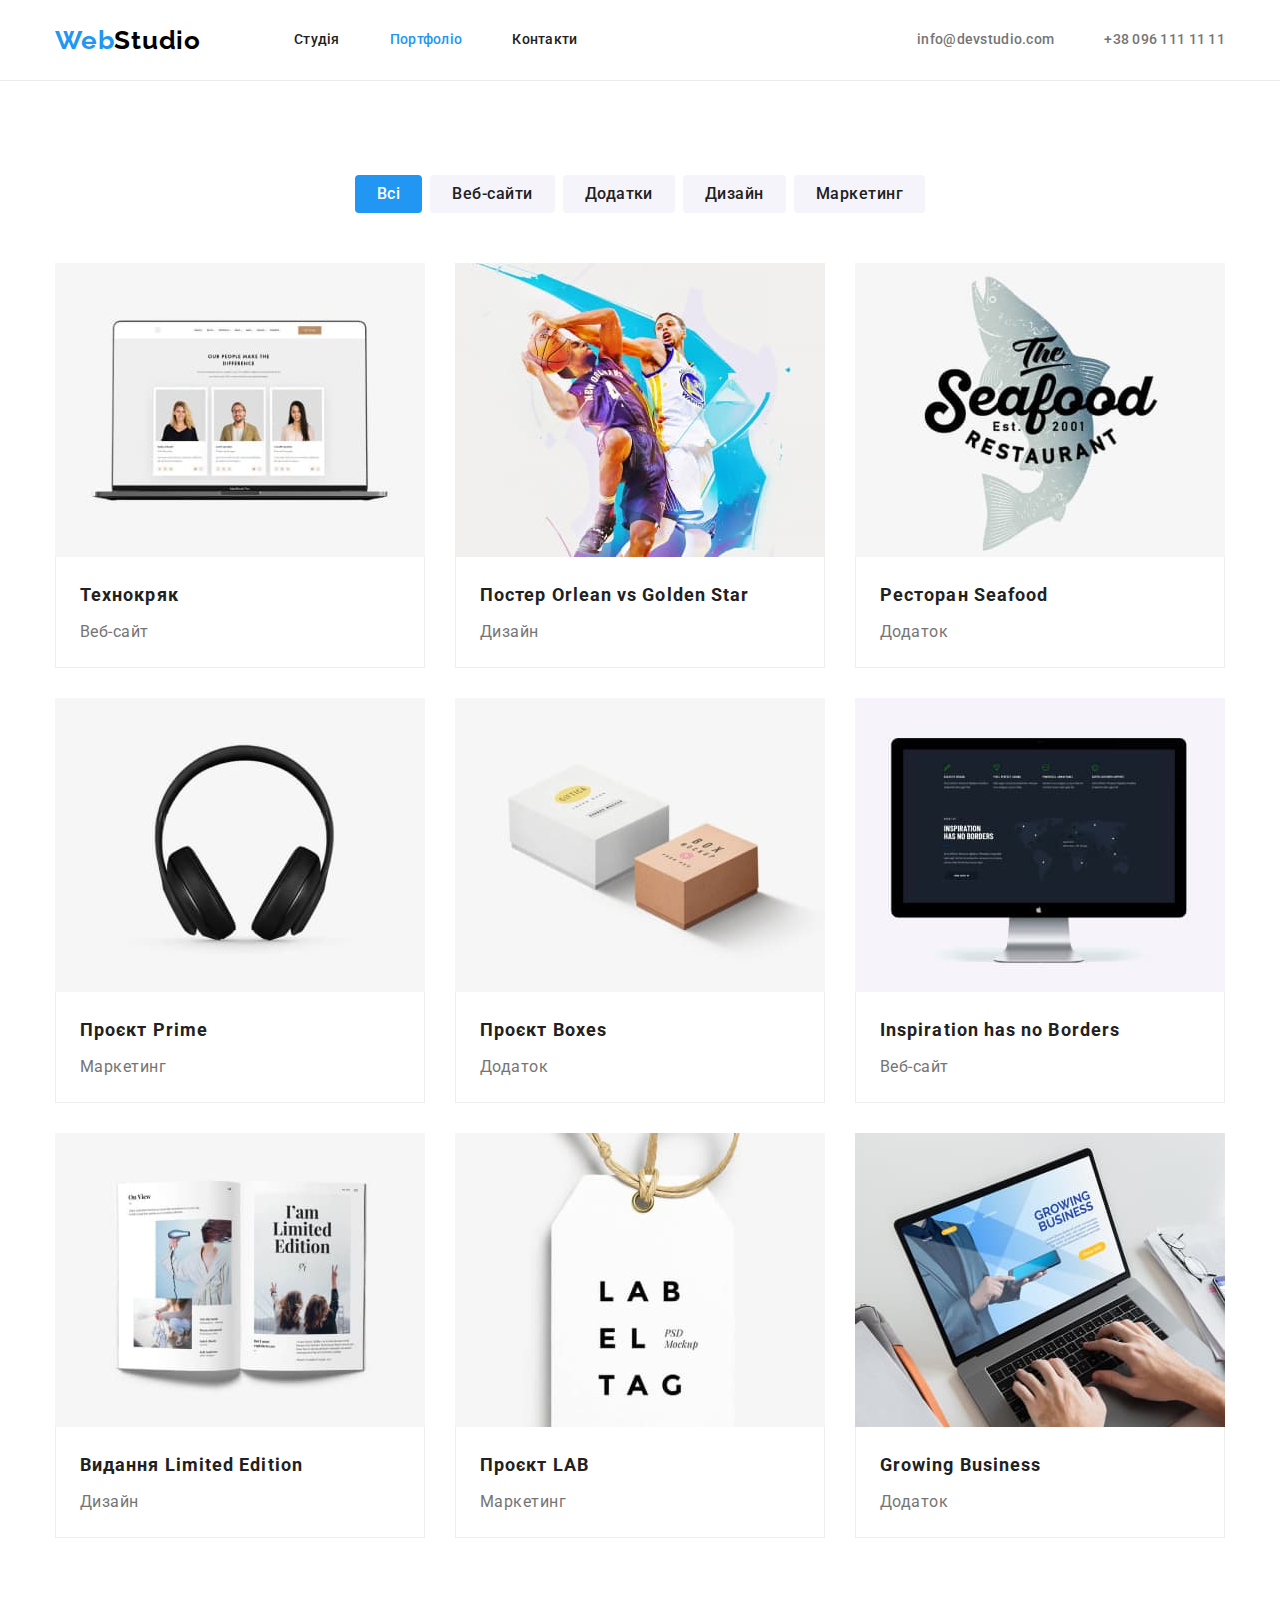
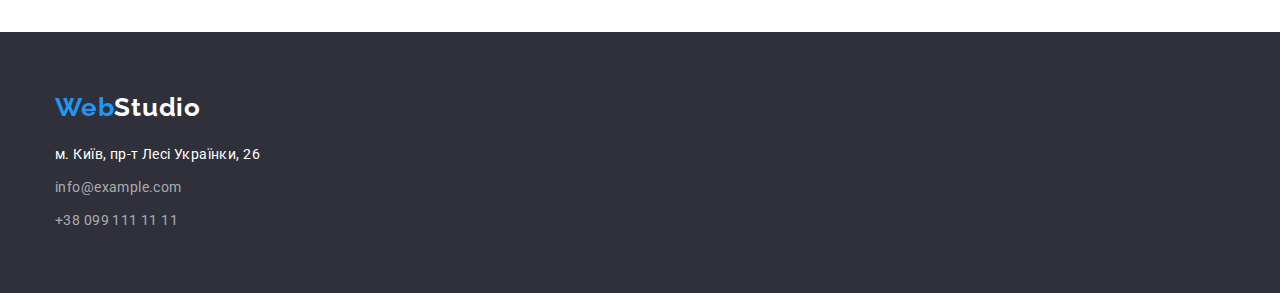
==== portfolio.html @ 1c1f78da "HW4-studo-icons-before-hover" ====
<!DOCTYPE html>
<html lang="uk">
  <head>
    <meta charset="UTF-8" />
    <meta http-equiv="X-UA-Compatible" content="IE=edge" />
    <meta name="viewport" content="width=device-width, initial-scale=1.0" />
    <title>Document</title>
    <link
      href="https://fonts.googleapis.com/css2?family=Raleway:wght@700&family=Roboto:wght@400;500;700;900&display=swap"
      rel="stylesheet"
    />
    <link
      rel="stylesheet"
      href="https://cdnjs.cloudflare.com/ajax/libs/modern-normalize/1.1.0/modern-normalize.min.css"
    />
    <link rel="stylesheet" href="./css/styles.css" />
  </head>
  <body>
    <!--Head of page-->
    <header>
      <div class="container">
        <div class="navigation">
          <nav class="page-nav">
            <a class="logo link" lang="en" href="">
              Web<span class="logo-up">Studio</span></a
            >
            <ul class="site-nav list">
              <li class="item">
                <a class="link" href="./index.html">Студія</a>
              </li>
              <li class="item">
                <a class="link current" href="">Портфоліо</a>
              </li>
              <li class="item"><a class="link" href="">Контакти</a></li>
            </ul>
          </nav>
          <ul class="auth-nav list">
            <li class="item">
              <a class="link" href="mailto:info@devstudio.com"
                >info@devstudio.com</a
              >
            </li>
            <li class="item">
              <a class="link" href="tel:+380961111111">+38 096 111 11 11</a>
            </li>
          </ul>
        </div>
      </div>
    </header>
    <main>
      <section class="section-projects">
        <div class="container">
          <!-- Project examples  -->
          <h1 class="section-projects-title visually-hidden">
            Project examples
          </h1>
          <!--h1 to hide-->
          <!-- Filter -->
          <ul class="section-projects-list list">
            <li class="item">
              <button class="button-projects current-button" type="button">
                Всі
              </button>
            </li>
            <li class="item">
              <button class="button-projects" type="button">Веб-сайти</button>
            </li>
            <li class="item">
              <button class="button-projects" type="button">Додатки</button>
            </li>
            <li class="item">
              <button class="button-projects" type="button">Дизайн</button>
            </li>
            <li class="item">
              <button class="button-projects" type="button">Маркетинг</button>
            </li>
          </ul>

          <!-- Examples  -->
          <ul class="projects list">
            <li class="item">
              <img
                src="./images/technjkryak.jpg"
                alt="технокряк"
                width="370"
                height="294"
              />
              <div class="project-samples">
                <h2 class="project-name">Технокряк</h2>
                <p class="project-type">Веб-сайт</p>
              </div>
            </li>
            <li class="item">
              <img
                src="./images/orlean.jpg"
                alt="орлеан"
                width="370"
                height="294"
              />
              <div class="project-samples">
                <h2 class="project-name">
                  Постер <span lang="en">Orlean vs Golden Star</span>
                </h2>
                <p class="project-type">Дизайн</p>
              </div>
            </li>
            <li class="item">
              <img
                src="./images/seafood.jpg"
                alt="морепродукты"
                width="370"
                height="294"
              />
              <div class="project-samples">
                <h2 class="project-name">
                  Ресторан<span lang="en"> Seafood</span>
                </h2>
                <p class="project-type">Додаток</p>
              </div>
            </li>
            <li class="item">
              <img
                src="./images/prime.jpg"
                alt="прайм"
                width="370"
                height="294"
              />
              <div class="project-samples">
                <h2 class="project-name">
                  Проєкт<span lang="en"> Prime</span>
                </h2>
                <p class="project-type">Маркетинг</p>
              </div>
            </li>
            <li class="item">
              <img
                src="./images/boxes.jpg"
                alt="коробки"
                width="370"
                height="294"
              />
              <div class="project-samples">
                <h2 class="project-name">
                  Проєкт<span lang="en"> Boxes</span>
                </h2>
                <p class="project-type">Додаток</p>
              </div>
            </li>
            <li class="item">
              <img
                src="./images/inspiration.jpg"
                alt="вдохновение"
                width="370"
                height="294"
              />
              <div class="project-samples">
                <h2 class="project-name" lang="en">
                  Inspiration has no Borders
                </h2>
                <p class="project-type">Веб-сайт</p>
              </div>
            </li>
            <li class="item">
              <img
                src="./images/edition.jpg"
                alt="издание"
                width="370"
                height="294"
              />
              <div class="project-samples">
                <h2 class="project-name">
                  Видання<span lang="en"> Limited Edition</span>
                </h2>
                <p class="project-type">Дизайн</p>
              </div>
            </li>
            <li class="item">
              <img
                src="./images/lab.jpg"
                alt="лаборатория"
                width="370"
                height="294"
              />
              <div class="project-samples">
                <h2 class="project-name">Проєкт<span lang="en"> LAB</span></h2>
                <p class="project-type">Маркетинг</p>
              </div>
            </li>
            <li class="item">
              <img
                src="./images/growing.jpg"
                alt="рост бизнеса"
                width="370"
                height="294"
              />
              <div class="project-samples">
                <h2 class="project-name" lang="en">Growing Business</h2>
                <p class="project-type">Додаток</p>
              </div>
            </li>
          </ul>
        </div>
      </section>
    </main>
    <footer class="contacts">
      <div class="container">
        <div class="logo-bottom">
          <a class="logo link" lang="en" href=""
            >Web<span class="logo-end">Studio</span></a
          >
        </div>
        <!--Contacts-->
        <address class="adress">
          <ul class="contacts-list list">
            <li class="map">
              <a
                class="link"
                href="https://goo.gl/maps/4PBvdfhSK9omXk1a7"
                target="_blank"
                rel="noopener noreferrer nofollow"
                >м. Київ, пр-т Лесі Українки, 26</a
              >
            </li>
            <li class="mail">
              <a class="link" href="mailto:info@example.com"
                >info@example.com</a
              >
            </li>
            <li class="tel">
              <a class="link" href="tel:+380991111111">+38 099 111 11 11</a>
            </li>
          </ul>
        </address>
      </div>
    </footer>
  </body>
</html>
---- css/styles.css ----
/* back-ground color main #FFFFFF
/* back-ground color secondary #2F303A  */
/* text color main #757575 */
/* text color hero #FFFFFF */
/* text color headers #212121 */
/* text color logo #000000 */
/* text color accent #2196F3 */
/* back-ground color secondary (and buttons) #F5F4FA */


:root {
  --text-color-main: #757575;
  --text-color-accent: #2196f3;
  --text-color-headers: #212121;
  --back-ground-color-main: #ffffff;
  --back-ground-color-secondary: #2f303a;
  --back-ground-color-third: #f5f4fa;
  --text-color-logo: #000000;
}

body {
  color: var(--text-color-main);
  background-color: var(--back-ground-color-main);
  font-family: Roboto, sans-serif;
  }

/* Exeptions */
.link {
  text-decoration: none;
}
.list {
  padding: 0;
  margin: 0;
  list-style: none;
}
.visually-hidden {
  position: absolute;
  white-space: nowrap;
  width: 1px;
  height: 1px;
  overflow: hidden;
  border: 0;
  padding: 0;
  clip: rect(0 0 0 0);
  clip-path: inset(50%);
  margin: -1px;
}

h1,
h2,
h3,
ul,
p {
  margin: 0;
  padding: 0;
}

img {
  display: block;
  max-width: 100%;
  height: auto;
}

/* Site navigation  */

.container {
  width: 1200px;
  padding-left: 15px;
  padding-right: 15px;
  margin: 0 auto;
  align-items: center;
  /* outline: 2px solid red; */
}

header {
border-bottom: 1px solid #ECECEC;
}

.logo {
  margin-right: 93px;
  padding-top: 24px;
  padding-bottom: 24px;

  color: var(--text-color-accent);
  font-family: Raleway, sans-serif;
  font-weight: 700;
  font-size: 26px;
  line-height: 1.19;
  letter-spacing: 0.03em; 
}

.logo-end {
  color: var(--back-ground-color-main)
}

.page-nav .logo-up {
  color: var(--text-color-logo)
}

.page-nav {
display: flex;
align-items: center;
}

.site-nav .link:hover,
.site-nav .link:focus,
.auth-nav .link:hover,
.auth-nav .link:focus
{color: var(--text-color-accent)}

.site-nav,
.auth-nav {
  display: flex;
  align-items: center;

  font-weight: 500;
  line-height: 1.14;
  letter-spacing: 0.02em;
  font-size: 14px;
}

.site-nav .link {
  display: block;
  padding-top: 32px;
  padding-bottom: 32px;

  color: var(--text-color-headers);
}

.site-nav .link.current {
  color: var(--text-color-accent);
}

.site-nav .item:not(:last-child) {
margin-right: 50px;
}

.auth-nav {
  margin-left: auto;
}

.auth-nav .link {
  display: block;
  padding-top: 32px;
  padding-bottom: 32px;

  color: var(--text-color-main);
}

.auth-nav .item + .item {
  margin-left: 50px;
}

.navigation {
  display: flex;
}

.icon-envelope,
.icon-tel {
  margin-right: 10px;
  fill: currentColor;
}

.icon-envelope:hover,
.icon-tel:hover {
  fill: var(--text-color-accent);
}


.item .link {
  display: flex;
  align-items: center;
}

/* .auth-nav .link {
  display: flex;
  align-items: center;
}

.auth-nav .link::before {
  display: block;
  content: "";
  width: 16px;
  height: 12px;
  background-image: url(../images/svg_Iconmoom/envelope.svg);
  margin-right: 10px;
} */


/* Hero  */
.section-hero {
  max-width: 1600px;
  height: 600px;
  margin-left: auto;
  margin-right: auto;
  background-image: linear-gradient(to right, rgba(47, 48, 58, 0.4), rgba(47, 48, 58, 0.4)),
  url(../images/background.jpg);
  background-color: #C4C4C4;
  background-size: contain;
  background-repeat: no-repeat;
  background-position: center;


  padding-top: 200px;
  padding-bottom: 200px;

  text-align: center;
  /* background-color: var(--back-ground-color-secondary); */

  /* outline: 2px solid red; */
}

.hero-title {
  margin-bottom: 30px;
  margin-left: auto;
  margin-right: auto;
  width: 696px;

  /* outline: 2px solid red; */
    
  font-weight: 900;
  font-size: 44px;
  line-height: 1.36;
  letter-spacing: 0.06em;
  text-transform: uppercase;
  color: var(--back-ground-color-main);
}

.button {
  display: inline-block;
  min-width: 216px;
  border-radius: 4px;
  padding: 10px 32px;
  text-align: center;
  margin-right: auto;
  margin-left: auto;
  border: none;

  font-family: inherit;
  font-weight: 700;
  line-height: 1.88;
  letter-spacing: 0.06em;
  color: var(--back-ground-color-main);
  background-color: var(--text-color-accent);
  font-size: 16px;
}

.button:hover {
  background-color: #188ce8;
}


/* Principles  */

.section-principles {
  padding-top: 94px;
  padding-bottom: 94px;
}

.principles {
  display: flex;
  justify-content: space-between;
  padding: 0;
}

.principles .items {
  width: calc((100% - 3 * 30px)/4);
  /* background-color: blue; */
  }

  .principles .items:not(:last-child) {
  margin-right: 30px;
  }

.principles-list-title {
  margin: 0px 0px 10px 0px;

  font-size: 14px;
  font-weight: 700;
  line-height: 1.14;
  letter-spacing: 0.03em;
  text-transform: uppercase;
  color: var(--text-color-headers);
}

.principles-list {
  margin: 0;

  line-height: 1.71;
  letter-spacing: 0.03em;
  color: var(--text-color-main);
  font-size: 14px;
}

.prin-first::before,
.prin-second::before,
.prin-third::before,
.prin-fourth::before {
  content: "";
  width: 270px;
  height: 120px;
  background-color: var(--back-ground-color-third);
  display: block;
  border-radius: 4px;
  background-repeat: no-repeat;
  background-position: center;
  /* padding: 25px 102.34px; */
  margin-bottom: 30px;
}

.prin-first::before {
    background-image: url(../images/prin-first.svg);
}
.prin-second::before {
    background-image: url(../images/prin-second.svg);
}
.prin-third::before {
    background-image: url(../images/prin-third.svg);
}
.prin-fourth::before {
    background-image: url(../images/astronaut.svg);
}

/* Activity and comand  */

/* Activity  */
.section-activity {
padding-bottom: 94px;

  /* background-color: yellow; */
}

.section-title {
  margin-bottom: 50px;

/* outline: 2px solid red; */

  font-weight: 700;
  font-size: 36px;
  line-height: 1.17;
  text-align: center;
  letter-spacing: 0.03em;
  color: var(--text-color-headers);
}

.activity-list {
  display: flex;
  justify-content: space-between;
}

.activity-list .items {
  width: calc((100% - 2 * 30px)/3);
}

.activity-list .items:not(:last-child) {
  margin-right: 30px;
}


/* Comand  */

.section-comand {
  padding: 94px 94px;
  background-color: var(--back-ground-color-third);
}

.designers {
  padding-top: 30px;
  margin-bottom: 16px;
}

.comand {
  display: flex;
  text-align: center;
}

.comand-item {
  width: calc((100% - 3 * 30px)/4);

  background-color: var(--back-ground-color-main);
}

.comand-item:not(:last-child) {
  margin-right: 30px;
}

.section-comand-list {
  margin-bottom: 10px;

  font-weight: 500;
  line-height: 1.19;
  letter-spacing: 0.03em;
  color: var(--text-color-headers);
  font-size: 16px;
}

.comand-position {
  line-height: 1.19;
  letter-spacing: 0.03em;
  font-size: 16px;
}

.pictograms {
  display: flex;
  align-items: center;
  justify-content: center;
  text-align: center;
  width: 206px;
  margin-right: auto;
  margin-left: auto;
  padding-bottom: 30px;
}

.pictogram-item {
  display: flex;
  width: calc((100% - 10px * 3)/4);
  height: 44px;
  align-items: center;
  justify-content: center;
}

.pictogram-item:not(:last-child) {
  margin-right: 10px;

}

.pict-link {
  display: block;
  align-items: center;
  text-align: center;
}

.pict {
  align-items: center;
  width: 20px;
  height: 20px;
}

  /* Clients  */
  .section-clients {
    padding: 94px 0;
  }

  .clients-list {
    display: flex;
   }

  .clients-list .item {
width: calc((100% - 30px * 5) / 6);
border: 1px solid #AFB1B8;
border-radius: 4px;
  }

  .clients-list .item + .item {
    margin-left: 30px;
  }

.client-link {
  display: flex;
  justify-content: center;
  align-items: center;
  width: 170px;
  height: 92px;
  }

  .icon-link {
    width: 106px;
    height: 60px;
  }



/* Footer  */

.logo-bottom {
  margin-right: auto;
  margin-bottom: 20px;
  margin-left: 0;
}

.logo-bottom .logo {
  padding: 0;
  margin-right: 0;
}

.contacts {
  padding-top: 60px;
  padding-bottom: 60px;

  background-color: var(--back-ground-color-secondary);
}

.adress {
  font-style: normal;
  font-size: 14px;
}

.contacts-list {
  padding: 0;

  line-height: 1.71;
  letter-spacing: 0.03em;
}

.contacts-list .link {
  color: rgba(255, 255, 255, 0.6);
}

.contacts-list .map {
  margin-bottom: 9px;
}

.contacts-list .map .link {
  color: var(--back-ground-color-main);
}

.contacts-list .mail {
  margin-bottom: 9px;
}

.map .link:hover,
.map .link:focus,
.mail .link:hover,
.mail .link:focus,
.tel .link:hover,
.tel .link:focus
{
  color: var(--text-color-accent);
}

.container-for-contacts {
  width: 1200px;
  padding-left: 15px;
  padding-right: 15px;
  margin-right: auto;
  margin-left: auto;
}




/* PORTFOLIO CSS  */

/* Filter style  */

.section-projects {
  padding: 94px 0px;
}

.section-projects-list {
  display: flex;
  justify-content: center;
  margin-left: auto;
  margin-right: auto;
  margin-bottom: 50px;
}

.section-projects-list .item:not(:last-child) {
  margin-right: 8px;
}

.section-projects-list .current-button {
  background-color: var(--text-color-accent);
  color: var(--back-ground-color-main);
}

.button-projects {
  padding: 6px 22px;

  font-size: inherit;
  font-family: inherit;
  font-weight: 500;
  line-height: 1.62;
  text-align: center;
  letter-spacing: 0.03em;
  color: var(--text-color-headers);
  border-style: none;
  background-color: var(--back-ground-color-third);
  border-radius: 4px;
}

.button-projects:hover,
.button-projects:focus {
  color: var(--back-ground-color-main);
  background-color: var(--text-color-accent);
}

.button-projects,
.button {
  cursor: pointer;
}

/* Picture style  */
.projects {
  display: flex;
  flex-wrap: wrap;
}

.projects .item {
  width: calc((100% - 2 * 30px)/3);
  margin-right: 30px;
  margin-bottom: 30px;
}

.projects .item:nth-child(3n) {
  margin-right: 0;
}

.projects .item:nth-last-child(-n + 3) {
  margin-bottom: 0;
}

.project-samples {
  padding: 20px 24px;
  border-bottom: 1px solid #EEEEEE;
  border-left: 1px solid #EEEEEE;
  border-right: 1px solid #EEEEEE;
}

.project-name {
  margin-bottom: 4px;

  font-weight: 700;
  font-size: 18px;
  line-height: 2;
  letter-spacing: 0.06em;
  color: var(--text-color-headers);
}

.project-type{
  line-height: 1.88;
  letter-spacing: 0.03em;
  color: var(--text-color-main);
}
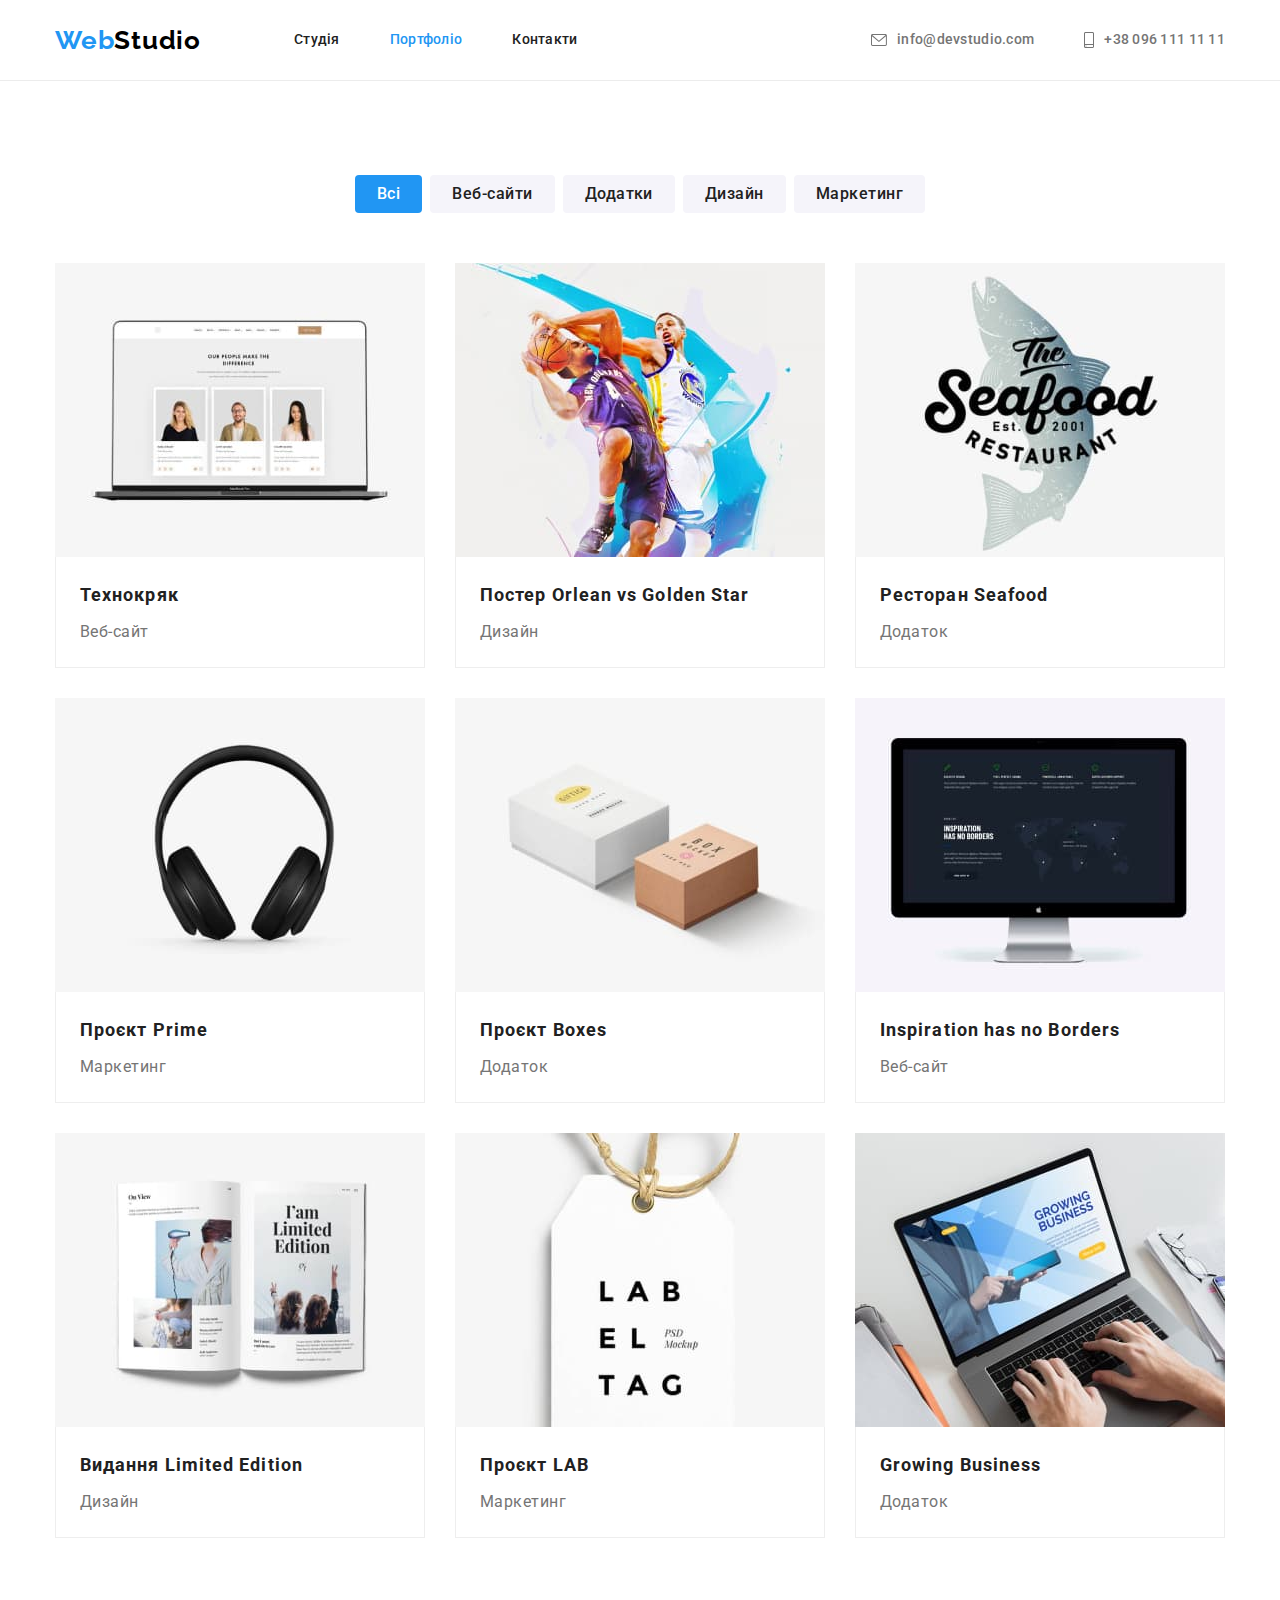
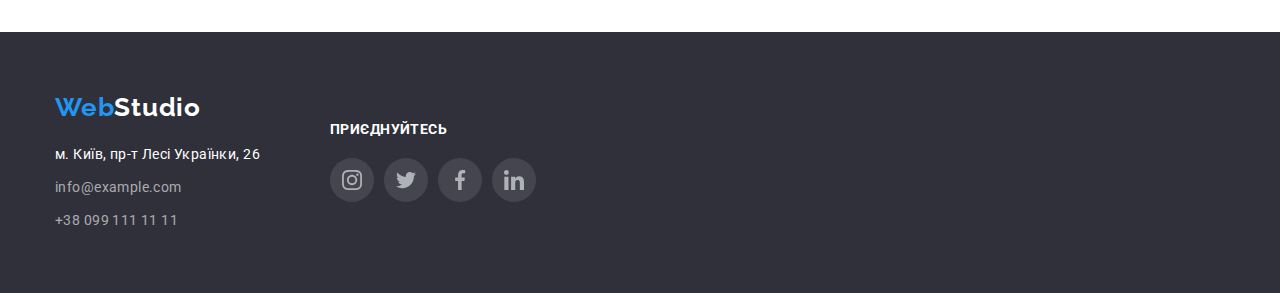
==== commit 0d72ce46: "HW4-v1" ====
--- a/portfolio.html
+++ b/portfolio.html
@@ -36,12 +36,20 @@
           </nav>
           <ul class="auth-nav list">
             <li class="item">
-              <a class="link" href="mailto:info@devstudio.com"
-                >info@devstudio.com</a
+              <a class="link" href="mailto:info@devstudio.com">
+                <svg width="16px" height="12px" class="icon-envelope">
+                  <use href="./images/icons.svg#icon-envelope"></use>
+                </svg>
+                info@devstudio.com</a
               >
             </li>
             <li class="item">
-              <a class="link" href="tel:+380961111111">+38 096 111 11 11</a>
+              <a class="link" href="tel:+380961111111">
+                <svg class="icon-tel" width="10" height="16">
+                  <use href="./images/icons.svg#icon-smartphone"></use>
+                </svg>
+                +38 096 111 11 11</a
+              >
             </li>
           </ul>
         </div>
@@ -203,34 +211,70 @@
       </section>
     </main>
     <footer class="contacts">
-      <div class="container">
-        <div class="logo-bottom">
-          <a class="logo link" lang="en" href=""
-            >Web<span class="logo-end">Studio</span></a
-          >
+      <div class="container contacts-page">
+        <div class="contacts-wrap">
+          <div class="logo-bottom">
+            <a class="logo link" lang="en" href=""
+              >Web<span class="logo-end">Studio</span></a
+            >
+          </div>
+          <!--Contacts-->
+          <address class="adress">
+            <ul class="contacts-list list">
+              <li class="map">
+                <a
+                  class="link"
+                  href="https://goo.gl/maps/4PBvdfhSK9omXk1a7"
+                  target="_blank"
+                  rel="noopener noreferrer nofollow"
+                  >м. Київ, пр-т Лесі Українки, 26</a
+                >
+              </li>
+              <li class="mail">
+                <a class="link" href="mailto:info@example.com"
+                  >info@example.com</a
+                >
+              </li>
+              <li class="tel">
+                <a class="link" href="tel:+380991111111">+38 099 111 11 11</a>
+              </li>
+            </ul>
+          </address>
         </div>
-        <!--Contacts-->
-        <address class="adress">
-          <ul class="contacts-list list">
-            <li class="map">
-              <a
-                class="link"
-                href="https://goo.gl/maps/4PBvdfhSK9omXk1a7"
-                target="_blank"
-                rel="noopener noreferrer nofollow"
-                >м. Київ, пр-т Лесі Українки, 26</a
-              >
-            </li>
-            <li class="mail">
-              <a class="link" href="mailto:info@example.com"
-                >info@example.com</a
-              >
-            </li>
-            <li class="tel">
-              <a class="link" href="tel:+380991111111">+38 099 111 11 11</a>
-            </li>
-          </ul>
-        </address>
+        <!-- Social links -->
+        <section class="connect">
+          <h3 class="connect-title">Приєднуйтесь</h3>
+          <ul class="pictograms list">
+            <li class="pictogram-item">
+              <a class="pict-link bottom-link" href="">
+                <svg class="pict" width="20px" height="20px">
+                  <use href="./images/icons.svg#icon-instagram"></use>
+                </svg>
+              </a>
+            </li>
+            <li class="pictogram-item">
+              <a class="pict-link bottom-link" href="">
+                <svg class="pict" width="20px" height="20px">
+                  <use href="./images/icons.svg#icon-twitter"></use>
+                </svg>
+              </a>
+            </li>
+            <li class="pictogram-item">
+              <a class="pict-link bottom-link" href="">
+                <svg class="pict" width="20px" height="20px">
+                  <use href="./images/icons.svg#icon-facebook"></use>
+                </svg>
+              </a>
+            </li>
+            <li class="pictogram-item">
+              <a class="pict-link bottom-link" href="">
+                <svg class="pict" width="20px" height="20px">
+                  <use href="./images/icons.svg#icon-linkedin"></use>
+                </svg>
+              </a>
+            </li>
+          </ul>
+        </section>
       </div>
     </footer>
   </body>
--- a/css/styles.css
+++ b/css/styles.css
@@ -69,11 +69,10 @@
   padding-right: 15px;
   margin: 0 auto;
   align-items: center;
-  /* outline: 2px solid red; */
 }
 
 header {
-border-bottom: 1px solid #ECECEC;
+  border-bottom: 1px solid #ECECEC;
 }
 
 .logo {
@@ -162,29 +161,16 @@
 }
 
 .icon-envelope:hover,
-.icon-tel:hover {
+.icon-tel:hover,
+.icon-envelope:focus,
+.icon-tel:focus {
   fill: var(--text-color-accent);
 }
 
-
 .item .link {
   display: flex;
   align-items: center;
 }
-
-/* .auth-nav .link {
-  display: flex;
-  align-items: center;
-}
-
-.auth-nav .link::before {
-  display: block;
-  content: "";
-  width: 16px;
-  height: 12px;
-  background-image: url(../images/svg_Iconmoom/envelope.svg);
-  margin-right: 10px;
-} */
 
 
 /* Hero  */
@@ -205,9 +191,6 @@
   padding-bottom: 200px;
 
   text-align: center;
-  /* background-color: var(--back-ground-color-secondary); */
-
-  /* outline: 2px solid red; */
 }
 
 .hero-title {
@@ -216,8 +199,6 @@
   margin-right: auto;
   width: 696px;
 
-  /* outline: 2px solid red; */
-    
   font-weight: 900;
   font-size: 44px;
   line-height: 1.36;
@@ -245,7 +226,8 @@
   font-size: 16px;
 }
 
-.button:hover {
+.button:hover,
+.button:focus {
   background-color: #188ce8;
 }
 
@@ -265,7 +247,6 @@
 
 .principles .items {
   width: calc((100% - 3 * 30px)/4);
-  /* background-color: blue; */
   }
 
   .principles .items:not(:last-child) {
@@ -304,7 +285,6 @@
   border-radius: 4px;
   background-repeat: no-repeat;
   background-position: center;
-  /* padding: 25px 102.34px; */
   margin-bottom: 30px;
 }
 
@@ -320,20 +300,18 @@
 .prin-fourth::before {
     background-image: url(../images/astronaut.svg);
 }
+
+
 
 /* Activity and comand  */
 
 /* Activity  */
 .section-activity {
 padding-bottom: 94px;
-
-  /* background-color: yellow; */
 }
 
 .section-title {
   margin-bottom: 50px;
-
-/* outline: 2px solid red; */
 
   font-weight: 700;
   font-size: 36px;
@@ -357,6 +335,7 @@
 }
 
 
+
 /* Comand  */
 
 .section-comand {
@@ -378,6 +357,8 @@
   width: calc((100% - 3 * 30px)/4);
 
   background-color: var(--back-ground-color-main);
+  box-shadow: 0px 1px 3px rgba(0, 0, 0, 0.12), 0px 1px 1px rgba(0, 0, 0, 0.14), 0px 2px 1px rgba(0, 0, 0, 0.2);
+border-radius: 0px 0px 4px 4px;
 }
 
 .comand-item:not(:last-child) {
@@ -425,35 +406,48 @@
 }
 
 .pict-link {
-  display: block;
-  align-items: center;
-  text-align: center;
+  color: #AFB1B8;
+  padding: 12px;
+  border-radius: 50%;
+  width: 44px;
+  height: 44px;
+}
+
+.pict-link:hover,
+.pict-link:focus {
+  background-color: var(--text-color-accent);
+  color: var(--back-ground-color-main);
 }
 
 .pict {
-  align-items: center;
-  width: 20px;
-  height: 20px;
-}
+  fill: currentColor;
+}
+
+
 
   /* Clients  */
-  .section-clients {
-    padding: 94px 0;
-  }
-
-  .clients-list {
-    display: flex;
-   }
-
-  .clients-list .item {
-width: calc((100% - 30px * 5) / 6);
-border: 1px solid #AFB1B8;
-border-radius: 4px;
-  }
-
-  .clients-list .item + .item {
-    margin-left: 30px;
-  }
+.section-clients {
+  padding: 94px 0;
+}
+
+.clients-list {
+  display: flex;
+}
+
+.clients-list .item {
+  width: calc((100% - 30px * 5) / 6);
+  border: 1px solid #AFB1B8;
+  border-radius: 4px;
+}
+
+.clients-list .item + .item {
+  margin-left: 30px;
+}
+
+.clients-list .item:hover,
+.clients-list .item:focus {
+  border: 1px solid var(--text-color-accent);
+}
 
 .client-link {
   display: flex;
@@ -461,12 +455,19 @@
   align-items: center;
   width: 170px;
   height: 92px;
-  }
-
-  .icon-link {
-    width: 106px;
-    height: 60px;
-  }
+  color: #AFB1B8;
+}
+
+.client-link:hover,
+.client-link:focus {
+  color: var(--text-color-accent);
+}
+
+.icon-link {
+  width: 106px;
+  height: 60px;
+  fill: currentColor;
+}
 
 
 
@@ -497,6 +498,7 @@
 
 .contacts-list {
   padding: 0;
+  margin-right: 70px;
 
   line-height: 1.71;
   letter-spacing: 0.03em;
@@ -536,6 +538,30 @@
   margin-left: auto;
 }
 
+.connect-title {
+  margin-bottom: 20px;
+
+  font-weight: 700;
+  font-size: 14px;
+  line-height: 1.14;
+  letter-spacing: 0.03em;
+  text-transform: uppercase;
+  color: var(--back-ground-color-main);
+}
+
+.contacts-page {
+  display: flex;
+}
+
+.connect {
+  width: 206px;
+  height: 80px;
+}
+
+.bottom-link {
+  background-color:rgba(255, 255, 255, 0.1);;
+}
+
 
 
 
@@ -583,6 +609,7 @@
 .button-projects:focus {
   color: var(--back-ground-color-main);
   background-color: var(--text-color-accent);
+  box-shadow: 0px 3px 1px rgba(0, 0, 0, 0.1), 0px 1px 2px rgba(0, 0, 0, 0.08), 0px 2px 2px rgba(0, 0, 0, 0.12);
 }
 
 .button-projects,
@@ -608,6 +635,11 @@
 
 .projects .item:nth-last-child(-n + 3) {
   margin-bottom: 0;
+}
+
+.projects .item:hover,
+.projects .item:focus {
+  box-shadow: 0px 1px 1px rgba(0, 0, 0, 0.12), 0px 4px 4px rgba(0, 0, 0, 0.06), 1px 4px 6px rgba(0, 0, 0, 0.16);
 }
 
 .project-samples {
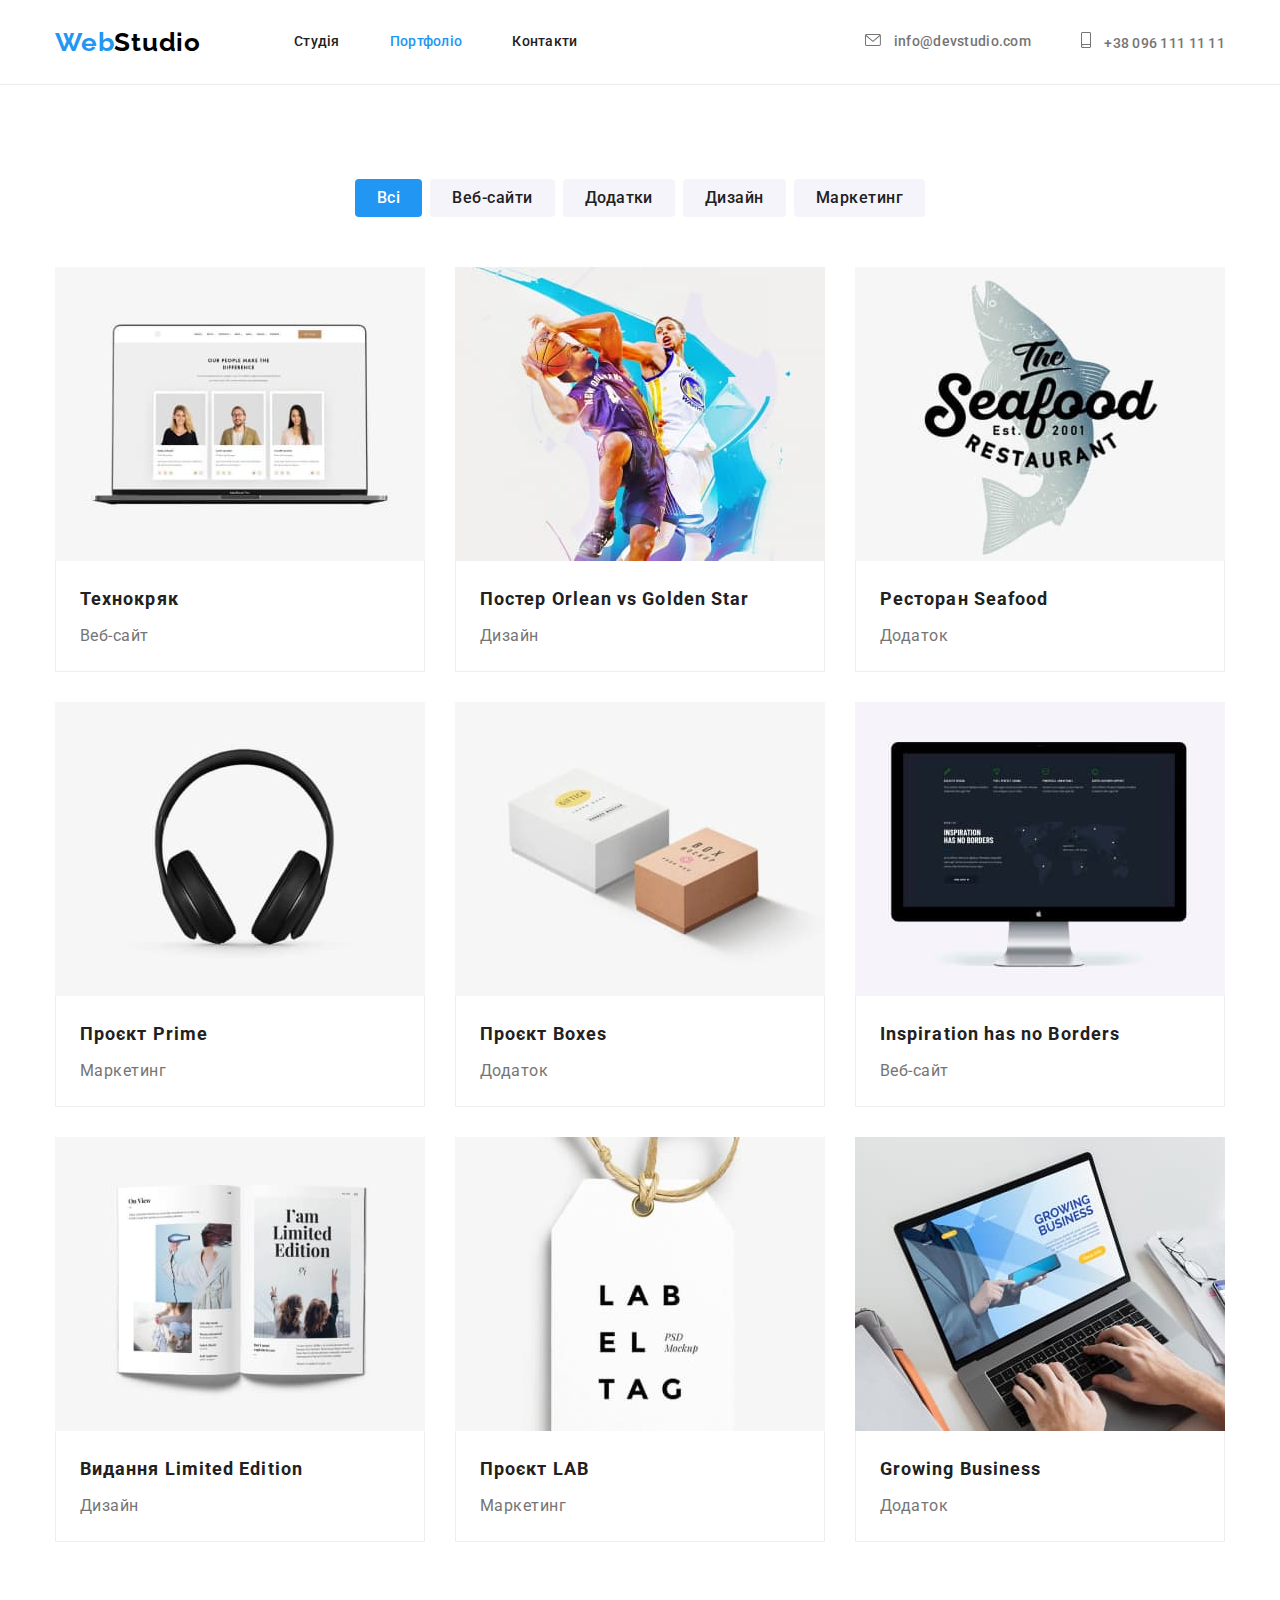
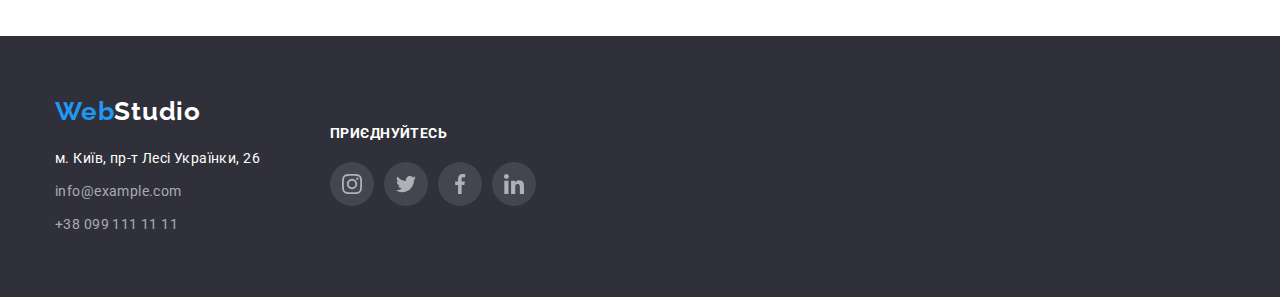
==== commit 130b4691: "HW4-v4" ====
--- a/portfolio.html
+++ b/portfolio.html
@@ -84,127 +84,148 @@
             </li>
           </ul>
 
+          
           <!-- Examples  -->
           <ul class="projects list">
             <li class="item">
-              <img
-                src="./images/technjkryak.jpg"
-                alt="технокряк"
-                width="370"
-                height="294"
-              />
-              <div class="project-samples">
-                <h2 class="project-name">Технокряк</h2>
-                <p class="project-type">Веб-сайт</p>
-              </div>
-            </li>
-            <li class="item">
-              <img
-                src="./images/orlean.jpg"
-                alt="орлеан"
-                width="370"
-                height="294"
-              />
-              <div class="project-samples">
-                <h2 class="project-name">
-                  Постер <span lang="en">Orlean vs Golden Star</span>
-                </h2>
-                <p class="project-type">Дизайн</p>
-              </div>
-            </li>
-            <li class="item">
-              <img
-                src="./images/seafood.jpg"
-                alt="морепродукты"
-                width="370"
-                height="294"
-              />
-              <div class="project-samples">
-                <h2 class="project-name">
-                  Ресторан<span lang="en"> Seafood</span>
-                </h2>
-                <p class="project-type">Додаток</p>
-              </div>
-            </li>
-            <li class="item">
-              <img
-                src="./images/prime.jpg"
-                alt="прайм"
-                width="370"
-                height="294"
-              />
-              <div class="project-samples">
-                <h2 class="project-name">
-                  Проєкт<span lang="en"> Prime</span>
-                </h2>
-                <p class="project-type">Маркетинг</p>
-              </div>
-            </li>
-            <li class="item">
-              <img
-                src="./images/boxes.jpg"
-                alt="коробки"
-                width="370"
-                height="294"
-              />
-              <div class="project-samples">
-                <h2 class="project-name">
-                  Проєкт<span lang="en"> Boxes</span>
-                </h2>
-                <p class="project-type">Додаток</p>
-              </div>
-            </li>
-            <li class="item">
-              <img
-                src="./images/inspiration.jpg"
-                alt="вдохновение"
-                width="370"
-                height="294"
-              />
-              <div class="project-samples">
-                <h2 class="project-name" lang="en">
-                  Inspiration has no Borders
-                </h2>
-                <p class="project-type">Веб-сайт</p>
-              </div>
-            </li>
-            <li class="item">
-              <img
-                src="./images/edition.jpg"
-                alt="издание"
-                width="370"
-                height="294"
-              />
-              <div class="project-samples">
-                <h2 class="project-name">
-                  Видання<span lang="en"> Limited Edition</span>
-                </h2>
-                <p class="project-type">Дизайн</p>
-              </div>
-            </li>
-            <li class="item">
-              <img
-                src="./images/lab.jpg"
-                alt="лаборатория"
-                width="370"
-                height="294"
-              />
-              <div class="project-samples">
-                <h2 class="project-name">Проєкт<span lang="en"> LAB</span></h2>
-                <p class="project-type">Маркетинг</p>
-              </div>
-            </li>
-            <li class="item">
-              <img
-                src="./images/growing.jpg"
-                alt="рост бизнеса"
-                width="370"
-                height="294"
-              />
-              <div class="project-samples">
-                <h2 class="project-name" lang="en">Growing Business</h2>
-                <p class="project-type">Додаток</p>
-              </div>
+              <a class="link link-portfolio" href="">
+                <img
+                  src="./images/technjkryak.jpg"
+                  alt="технокряк"
+                  width="370"
+                  height="294"
+                />
+                <div class="project-samples">
+                  <h2 class="project-name">Технокряк</h2>
+                  <p class="project-type">Веб-сайт</p>
+                </div>
+              </a>
+            </li>
+            <li class="item">
+              <a class="link link-portfolio" href="">
+                <img
+                  src="./images/orlean.jpg"
+                  alt="орлеан"
+                  width="370"
+                  height="294"
+                />
+                <div class="project-samples">
+                  <h2 class="project-name">
+                    Постер <span lang="en">Orlean vs Golden Star</span>
+                  </h2>
+                  <p class="project-type">Дизайн</p>
+                </div>
+              </a>
+            </li>
+            <li class="item">
+              <a class="link link-portfolio" href="">
+                <img
+                  src="./images/seafood.jpg"
+                  alt="морепродукты"
+                  width="370"
+                  height="294"
+                />
+                <div class="project-samples">
+                  <h2 class="project-name">
+                    Ресторан<span lang="en"> Seafood</span>
+                  </h2>
+                  <p class="project-type">Додаток</p>
+                </div>
+              </a>
+            </li>
+            <li class="item">
+              <a class="link link-portfolio" href="">
+                <img
+                  src="./images/prime.jpg"
+                  alt="прайм"
+                  width="370"
+                  height="294"
+                />
+                <div class="project-samples">
+                  <h2 class="project-name">
+                    Проєкт<span lang="en"> Prime</span>
+                  </h2>
+                  <p class="project-type">Маркетинг</p>
+                </div>
+              </a>
+            </li>
+            <li class="item">
+              <a class="link link-portfolio" href="">
+                <img
+                  src="./images/boxes.jpg"
+                  alt="коробки"
+                  width="370"
+                  height="294"
+                />
+                <div class="project-samples">
+                  <h2 class="project-name">
+                    Проєкт<span lang="en"> Boxes</span>
+                  </h2>
+                  <p class="project-type">Додаток</p>
+                </div>
+              </a>
+            </li>
+            <li class="item">
+              <a class="link link-portfolio" href="">
+                <img
+                  src="./images/inspiration.jpg"
+                  alt="вдохновение"
+                  width="370"
+                  height="294"
+                />
+                <div class="project-samples">
+                  <h2 class="project-name" lang="en">
+                    Inspiration has no Borders
+                  </h2>
+                  <p class="project-type">Веб-сайт</p>
+                </div>
+              </a>
+            </li>
+            <li class="item">
+              <a class="link link-portfolio" href="">
+                <img
+                  src="./images/edition.jpg"
+                  alt="издание"
+                  width="370"
+                  height="294"
+                />
+                <div class="project-samples">
+                  <h2 class="project-name">
+                    Видання<span lang="en"> Limited Edition</span>
+                  </h2>
+                  <p class="project-type">Дизайн</p>
+                </div>
+              </a>
+            </li>
+            <li class="item">
+              <a class="link link-portfolio" href="">
+                <img
+                  src="./images/lab.jpg"
+                  alt="лаборатория"
+                  width="370"
+                  height="294"
+                />
+                <div class="project-samples">
+                  <h2 class="project-name">
+                    Проєкт<span lang="en"> LAB</span>
+                  </h2>
+                  <p class="project-type">Маркетинг</p>
+                </div>
+              </a>
+            </li>
+            <li class="item">
+              <a class="link link-portfolio" href="">
+                <img
+                  src="./images/growing.jpg"
+                  alt="рост бизнеса"
+                  width="370"
+                  height="294"
+                />
+                <div class="project-samples">
+                  <h2 class="project-name" lang="en">Growing Business</h2>
+                  <p class="project-type">Додаток</p>
+                </div>
+              </a>
             </li>
           </ul>
         </div>
--- a/css/styles.css
+++ b/css/styles.css
@@ -168,7 +168,6 @@
 }
 
 .item .link {
-  display: flex;
   align-items: center;
 }
 
@@ -246,7 +245,7 @@
 }
 
 .principles .items {
-  width: calc((100% - 3 * 30px)/4);
+  flex-basis: calc((100% - 3 * 30px)/4);
   }
 
   .principles .items:not(:last-child) {
@@ -273,7 +272,16 @@
   font-size: 14px;
 }
 
-.prin-first::before,
+.thumb {
+  flex-basis: calc((100% - 3 * 30px) / 4);
+  height: 120px;
+  background-color: var(--back-ground-color-third);
+  padding: 25px 100px;
+  margin-bottom: 30px;
+}
+
+/* Просто гралася=)  */
+/* .prin-first::before,
 .prin-second::before,
 .prin-third::before,
 .prin-fourth::before {
@@ -286,7 +294,7 @@
   background-repeat: no-repeat;
   background-position: center;
   margin-bottom: 30px;
-}
+} */
 
 .prin-first::before {
     background-image: url(../images/prin-first.svg);
@@ -327,7 +335,7 @@
 }
 
 .activity-list .items {
-  width: calc((100% - 2 * 30px)/3);
+  flex-basis: calc((100% - 2 * 30px)/3);
 }
 
 .activity-list .items:not(:last-child) {
@@ -345,7 +353,7 @@
 
 .designers {
   padding-top: 30px;
-  margin-bottom: 16px;
+  padding-bottom: 30px;
 }
 
 .comand {
@@ -354,7 +362,7 @@
 }
 
 .comand-item {
-  width: calc((100% - 3 * 30px)/4);
+  flex-basis: calc((100% - 3 * 30px)/4);
 
   background-color: var(--back-ground-color-main);
   box-shadow: 0px 1px 3px rgba(0, 0, 0, 0.12), 0px 1px 1px rgba(0, 0, 0, 0.14), 0px 2px 1px rgba(0, 0, 0, 0.2);
@@ -379,6 +387,7 @@
   line-height: 1.19;
   letter-spacing: 0.03em;
   font-size: 16px;
+  margin-bottom: 16px;
 }
 
 .pictograms {
@@ -389,12 +398,11 @@
   width: 206px;
   margin-right: auto;
   margin-left: auto;
-  padding-bottom: 30px;
 }
 
 .pictogram-item {
   display: flex;
-  width: calc((100% - 10px * 3)/4);
+  flex-basis: calc((100% - 10px * 3)/4);
   height: 44px;
   align-items: center;
   justify-content: center;
@@ -435,7 +443,7 @@
 }
 
 .clients-list .item {
-  width: calc((100% - 30px * 5) / 6);
+  flex-basis: calc((100% - 30px * 5) / 6);
   border: 1px solid #AFB1B8;
   border-radius: 4px;
 }
@@ -452,8 +460,7 @@
 .client-link {
   display: flex;
   justify-content: center;
-  align-items: center;
-  width: 170px;
+  flex-basis: calc((100% - 5 * 30) / 6);
   height: 92px;
   color: #AFB1B8;
 }
@@ -465,7 +472,6 @@
 
 .icon-link {
   width: 106px;
-  height: 60px;
   fill: currentColor;
 }
 
@@ -562,6 +568,9 @@
   background-color:rgba(255, 255, 255, 0.1);;
 }
 
+.connect .pictograms {
+  padding-bottom: 0;
+}
 
 
 
@@ -624,7 +633,7 @@
 }
 
 .projects .item {
-  width: calc((100% - 2 * 30px)/3);
+  flex-basis: calc((100% - 2 * 30px)/3);
   margin-right: 30px;
   margin-bottom: 30px;
 }
@@ -637,8 +646,13 @@
   margin-bottom: 0;
 }
 
-.projects .item:hover,
-.projects .item:focus {
+.link-portfolio {
+  display: block;
+
+}
+
+.link-portfolio:hover,
+.link-portfolio:focus {
   box-shadow: 0px 1px 1px rgba(0, 0, 0, 0.12), 0px 4px 4px rgba(0, 0, 0, 0.06), 1px 4px 6px rgba(0, 0, 0, 0.16);
 }
 
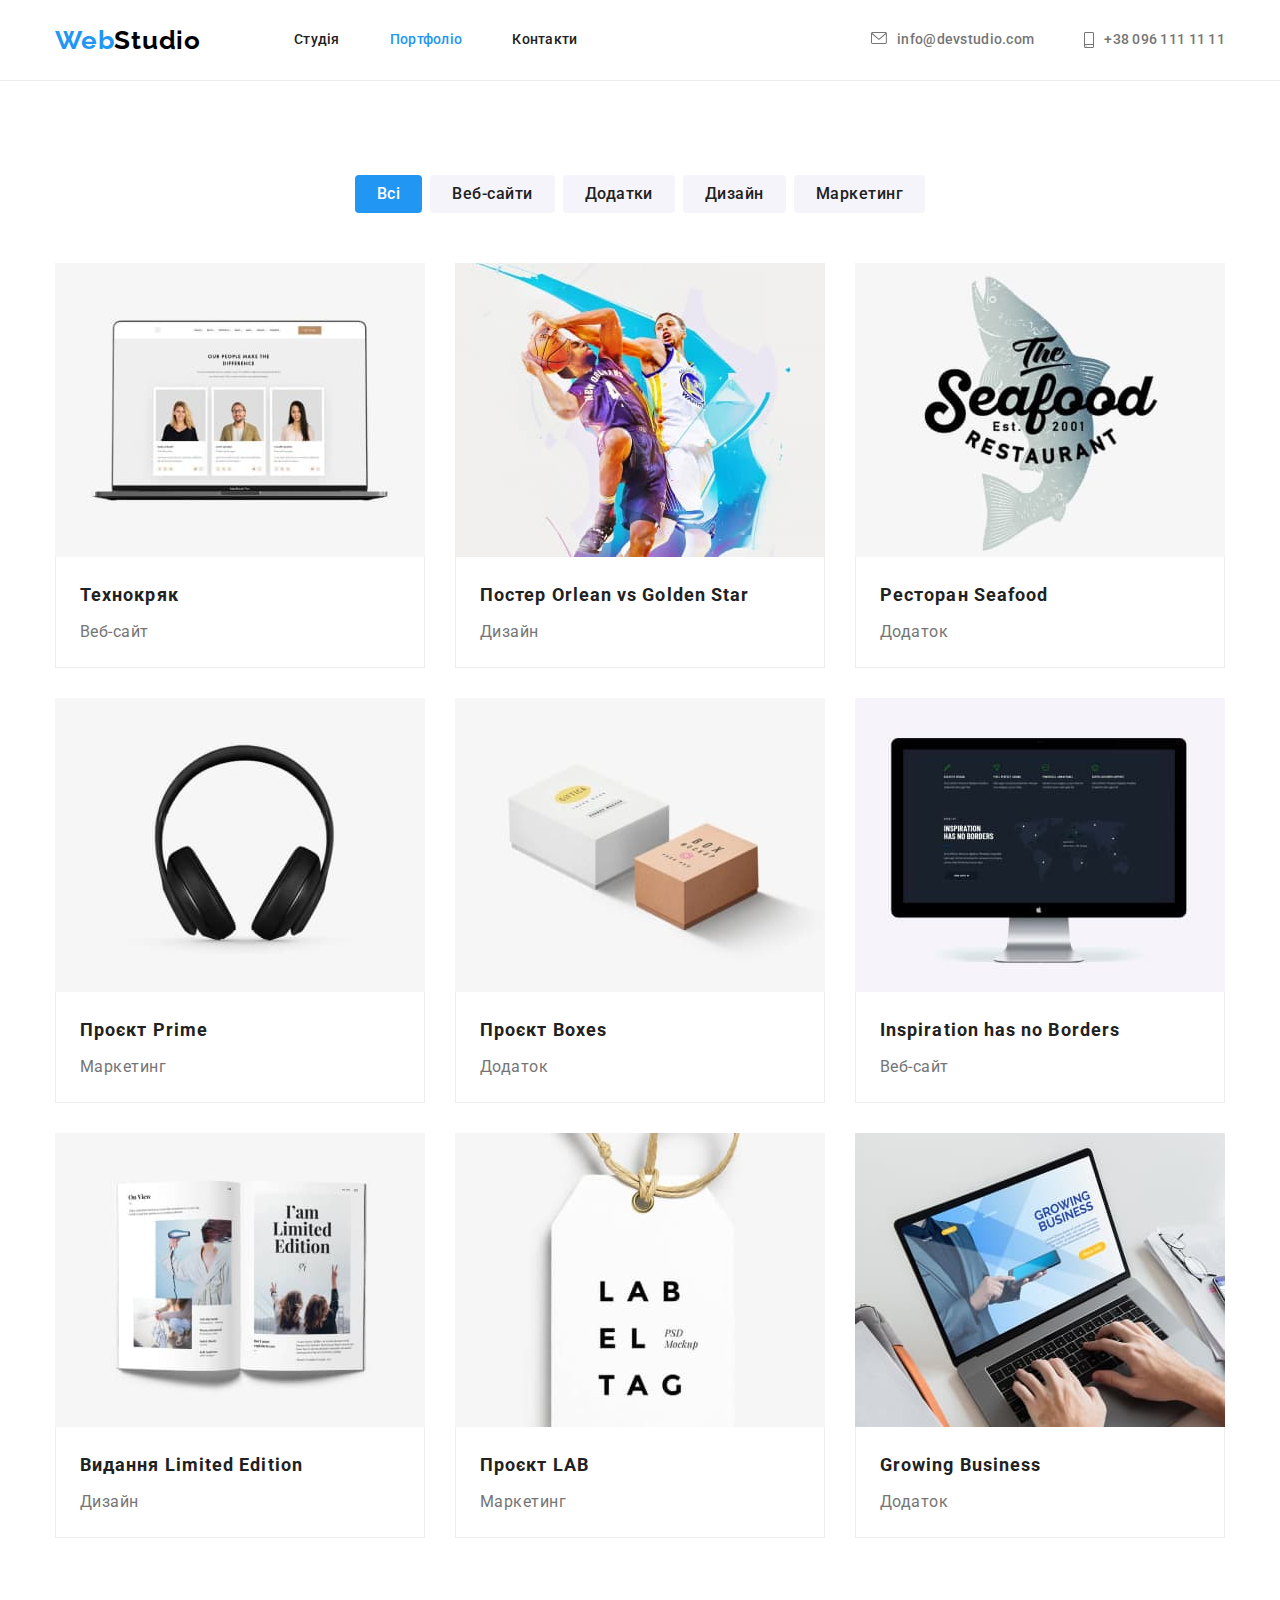
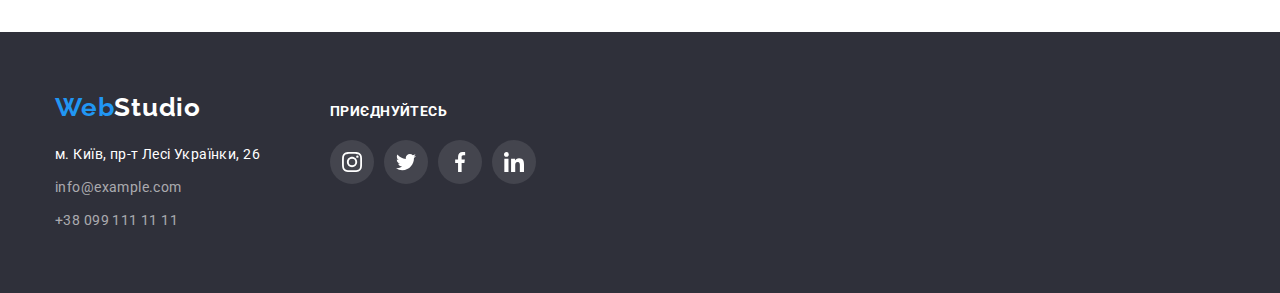
==== commit fa1d99d8: "HW4-after-mentorss-corr" ====
--- a/portfolio.html
+++ b/portfolio.html
@@ -84,7 +84,6 @@
             </li>
           </ul>
 
-          
           <!-- Examples  -->
           <ul class="projects list">
             <li class="item">
@@ -263,39 +262,39 @@
           </address>
         </div>
         <!-- Social links -->
-        <section class="connect">
+        <div class="connect">
           <h3 class="connect-title">Приєднуйтесь</h3>
           <ul class="pictograms list">
             <li class="pictogram-item">
               <a class="pict-link bottom-link" href="">
-                <svg class="pict" width="20px" height="20px">
+                <svg class="pict-bottom" width="20px" height="20px">
                   <use href="./images/icons.svg#icon-instagram"></use>
                 </svg>
               </a>
             </li>
             <li class="pictogram-item">
               <a class="pict-link bottom-link" href="">
-                <svg class="pict" width="20px" height="20px">
+                <svg class="pict-bottom" width="20px" height="20px">
                   <use href="./images/icons.svg#icon-twitter"></use>
                 </svg>
               </a>
             </li>
             <li class="pictogram-item">
               <a class="pict-link bottom-link" href="">
-                <svg class="pict" width="20px" height="20px">
+                <svg class="pict-bottom" width="20px" height="20px">
                   <use href="./images/icons.svg#icon-facebook"></use>
                 </svg>
               </a>
             </li>
             <li class="pictogram-item">
               <a class="pict-link bottom-link" href="">
-                <svg class="pict" width="20px" height="20px">
+                <svg class="pict-bottom" width="20px" height="20px">
                   <use href="./images/icons.svg#icon-linkedin"></use>
                 </svg>
               </a>
             </li>
           </ul>
-        </section>
+        </div>
       </div>
     </footer>
   </body>
--- a/css/styles.css
+++ b/css/styles.css
@@ -68,7 +68,6 @@
   padding-left: 15px;
   padding-right: 15px;
   margin: 0 auto;
-  align-items: center;
 }
 
 header {
@@ -139,7 +138,7 @@
 }
 
 .auth-nav .link {
-  display: block;
+  display: flex;
   padding-top: 32px;
   padding-bottom: 32px;
 
@@ -167,9 +166,6 @@
   fill: var(--text-color-accent);
 }
 
-.item .link {
-  align-items: center;
-}
 
 
 /* Hero  */
@@ -181,7 +177,7 @@
   background-image: linear-gradient(to right, rgba(47, 48, 58, 0.4), rgba(47, 48, 58, 0.4)),
   url(../images/background.jpg);
   background-color: #C4C4C4;
-  background-size: contain;
+  background-size: cover;
   background-repeat: no-repeat;
   background-position: center;
 
@@ -273,10 +269,12 @@
 }
 
 .thumb {
+  display: flex;
+  align-items: center;
+  justify-content: center;
   flex-basis: calc((100% - 3 * 30px) / 4);
   height: 120px;
   background-color: var(--back-ground-color-third);
-  padding: 25px 100px;
   margin-bottom: 30px;
 }
 
@@ -347,7 +345,7 @@
 /* Comand  */
 
 .section-comand {
-  padding: 94px 94px;
+  padding: 94px 0;
   background-color: var(--back-ground-color-third);
 }
 
@@ -414,8 +412,11 @@
 }
 
 .pict-link {
+  display: flex;
+  align-items: center;
+  justify-content: center;
+
   color: #AFB1B8;
-  padding: 12px;
   border-radius: 50%;
   width: 44px;
   height: 44px;
@@ -430,6 +431,9 @@
 .pict {
   fill: currentColor;
 }
+.pict-bottom {
+  fill: var(--back-ground-color-main);
+}
 
 
 
@@ -444,34 +448,36 @@
 
 .clients-list .item {
   flex-basis: calc((100% - 30px * 5) / 6);
+  height: 92px;
+}
+
+.clients-list .item + .item {
+  margin-left: 30px;
+}
+
+
+.client-link {
+  display: flex;
+  justify-content: center;
+  align-items: center;
+  width: 100%;
+  height: 100%;
+
+  color: #AFB1B8;
   border: 1px solid #AFB1B8;
   border-radius: 4px;
-}
-
-.clients-list .item + .item {
-  margin-left: 30px;
-}
-
-.clients-list .item:hover,
-.clients-list .item:focus {
-  border: 1px solid var(--text-color-accent);
-}
-
-.client-link {
-  display: flex;
-  justify-content: center;
-  flex-basis: calc((100% - 5 * 30) / 6);
-  height: 92px;
-  color: #AFB1B8;
+  outline: transparent;
 }
 
 .client-link:hover,
 .client-link:focus {
   color: var(--text-color-accent);
+  border: 1px solid var(--text-color-accent);
 }
 
 .icon-link {
   width: 106px;
+  height: 60px;
   fill: currentColor;
 }
 
@@ -557,11 +563,7 @@
 
 .contacts-page {
   display: flex;
-}
-
-.connect {
-  width: 206px;
-  height: 80px;
+  align-items: baseline;
 }
 
 .bottom-link {
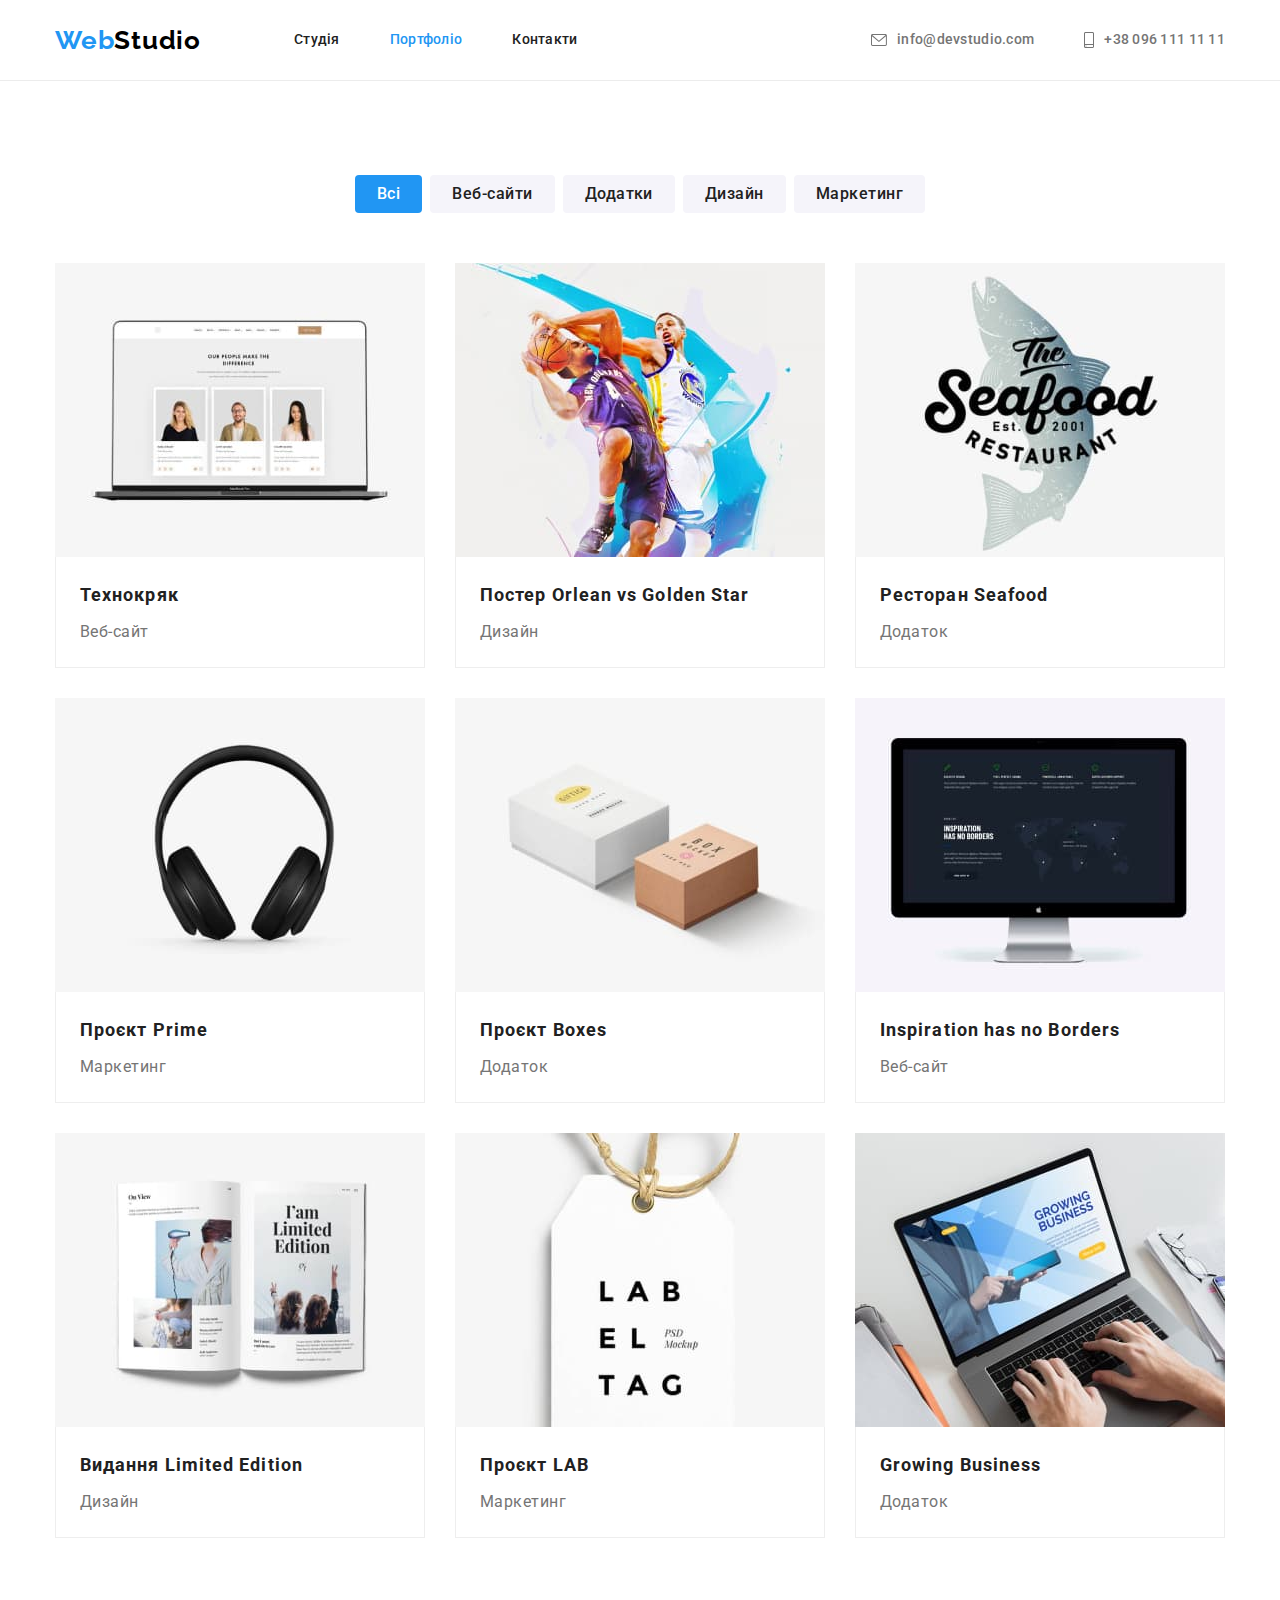
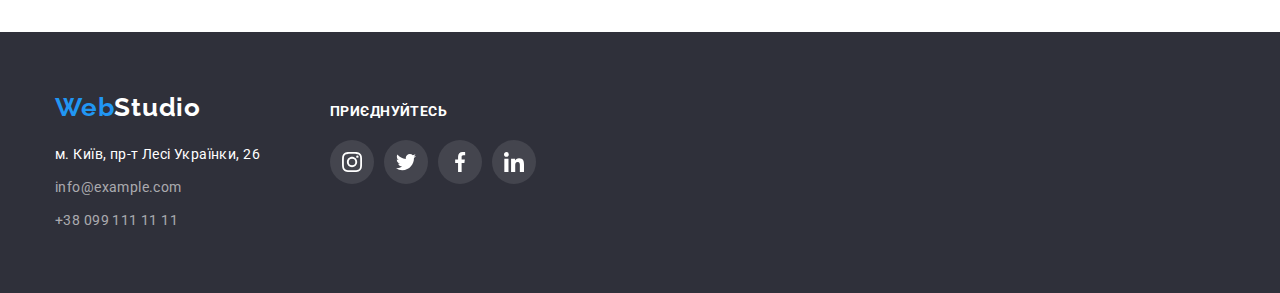
==== commit 8f29aa9f: "HW4-fully-done" ====
--- a/portfolio.html
+++ b/portfolio.html
@@ -263,7 +263,7 @@
         </div>
         <!-- Social links -->
         <div class="connect">
-          <h3 class="connect-title">Приєднуйтесь</h3>
+          <p class="connect-title">Приєднуйтесь</p>
           <ul class="pictograms list">
             <li class="pictogram-item">
               <a class="pict-link bottom-link" href="">
--- a/css/styles.css
+++ b/css/styles.css
@@ -139,6 +139,7 @@
 
 .auth-nav .link {
   display: flex;
+  align-items: center;
   padding-top: 32px;
   padding-bottom: 32px;
 
@@ -350,8 +351,7 @@
 }
 
 .designers {
-  padding-top: 30px;
-  padding-bottom: 30px;
+  padding: 30px 32px;
 }
 
 .comand {
@@ -394,8 +394,6 @@
   justify-content: center;
   text-align: center;
   width: 206px;
-  margin-right: auto;
-  margin-left: auto;
 }
 
 .pictogram-item {
@@ -510,7 +508,6 @@
 
 .contacts-list {
   padding: 0;
-  margin-right: 70px;
 
   line-height: 1.71;
   letter-spacing: 0.03em;
@@ -566,6 +563,10 @@
   align-items: baseline;
 }
 
+.contacts-wrap {
+  margin-right: 70px;
+}
+
 .bottom-link {
   background-color:rgba(255, 255, 255, 0.1);;
 }
